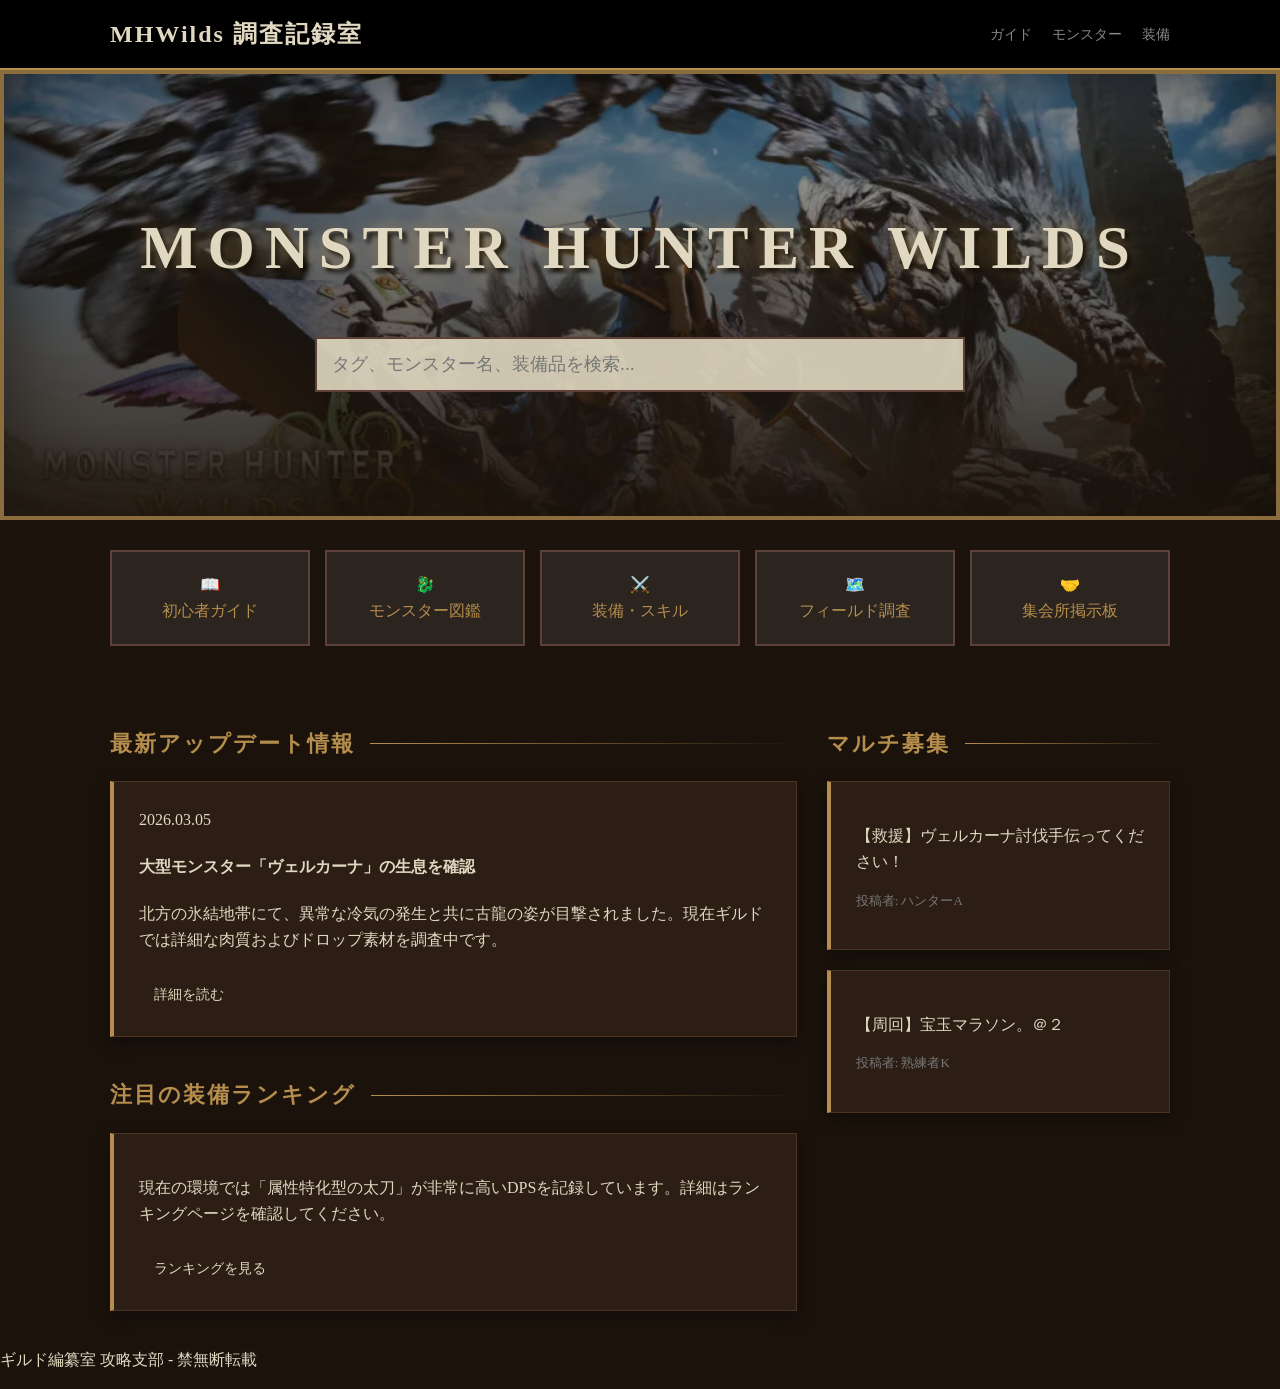
==== monster-hunter-wilds/index.html @ 99fc0e78 "MHWildsの攻略サイト まだまだアップデートをしていく予定です" ====
<!DOCTYPE html>
<html lang="ja">
<head>
    <meta charset="UTF-8">
    <meta name="viewport" content="width=device-width, initial-scale=1.0">
    <title>MHWilds ギルド編纂室 攻略支部</title>
    <link rel="stylesheet" href="css/common.css">
    <style>
        /* TOPページ専用の追加演出 */
        .hero-visual {
            height: 450px;
            background: url('assets/images/ui/MHW-title.webp') center/cover no-repeat;
            display: flex;
            flex-direction: column;
            justify-content: center;
            align-items: center;
            border: 4px solid #8b6d3d;
            margin-bottom: 30px;
            position: relative;
            overflow: hidden;
            box-shadow: inset 0 0 100px rgba(0, 0, 0, 0.8);
        }

        .hero-visual::before {
            content: "";
            position: absolute;
            top: 0; left: 0; right: 0; bottom: 0;
            background: linear-gradient(to bottom, rgba(26, 18, 11, 0.3), rgba(26, 18, 11, 0.9));
            z-index: 0;
        }

        .hero-title {
            font-size: 3.8rem;
            color: #e0d8c0;
            text-shadow: 0 0 20px rgba(181, 141, 76, 0.6), 4px 4px 4px #000;
            z-index: 1;
            letter-spacing: 10px;
            margin: 0;
            font-family: 'HiraMinProN-W6', serif;
        }

        /* 検索バーの装飾 */
        .search-container {
            z-index: 1;
            width: 85%;
            max-width: 650px;
            margin-top: 40px;
        }

        .search-input {
            width: 100%;
            padding: 15px;
            background: rgba(224, 216, 192, 0.9);
            border: 2px solid #5d4037;
            border-radius: 0;
            font-size: 1.1rem;
            color: #2c241e;
        }

        /* クイックナビ */
        .quick-nav {
            display: grid;
            grid-template-columns: repeat(auto-fit, minmax(150px, 1fr));
            gap: 15px;
            margin-bottom: 40px;
        }

        .nav-card {
            background: #2c241e;
            border: 2px solid #5d4037;
            padding: 20px;
            text-align: center;
            transition: 0.3s;
            cursor: pointer;
            text-decoration: none;
            color: #b58d4c;
        }

        .nav-card:hover {
            background: #5d4037;
            color: #e0d8c0;
            transform: translateY(-5px);
            box-shadow: 0 5px 15px rgba(0, 0, 0, 0.5);
        }
    </style>
</head>
<body class="world-ui">
    <header>
        <div class="container">
            <h1><a href="index.html" style="color:inherit; text-decoration:none;">MHWilds 調査記録室</a></h1>
            <nav>
                <ul>
                    <li><a href="guide/index.html">ガイド</a></li>
                    <li><a href="monsters/index.html">モンスター</a></li>
                    <li><a href="equipment/index.html">装備</a></li>
                </ul>
            </nav>
        </div>
    </header>

    <div class="hero-visual">
        <h2 class="hero-title">MONSTER HUNTER WILDS</h2>
        <div class="search-container">
            <input type="text" class="search-input" placeholder="タグ、モンスター名、装備品を検索...">
        </div>
    </div>

    <main class="container">
        <nav class="quick-nav">
            <a href="guide/index.html" class="nav-card">
                <div>📖</div>
                <span>初心者ガイド</span>
            </a>
            <a href="monsters/index.html" class="nav-card">
                <div>🐉</div>
                <span>モンスター図鑑</span>
            </a>
            <a href="equipment/index.html" class="nav-card">
                <div>⚔️</div>
                <span>装備・スキル</span>
            </a>
            <a href="maps/index.html" class="nav-card">
                <div>🗺️</div>
                <span>フィールド調査</span>
            </a>
            <a href="multiplayer/index.html" class="nav-card">
                <div>🤝</div>
                <span>集会所掲示板</span>
            </a>
        </nav>

        <div style="display: grid; grid-template-columns: 2fr 1fr; gap: 30px;">
            <section>
                <h3 class="section-title">最新アップデート情報</h3>
                <div class="report-card">
                    <span class="date">2026.03.05</span>
                    <h4>大型モンスター「ヴェルカーナ」の生息を確認</h4>
                    <p>北方の氷結地帯にて、異常な冷気の発生と共に古龍の姿が目撃されました。現在ギルドでは詳細な肉質およびドロップ素材を調査中です。</p>
                    <a href="news.html" class="btn-more">詳細を読む</a>
                </div>

                <h3 class="section-title">注目の装備ランキング</h3>
                <div class="report-card">
                    <p>現在の環境では「属性特化型の太刀」が非常に高いDPSを記録しています。詳細はランキングページを確認してください。</p>
                    <a href="ranking.html" class="btn-more">ランキングを見る</a>
                </div>
            </section>

            <aside>
                <h3 class="section-title">マルチ募集</h3>
                <div class="report-card small">
                    <p>【救援】ヴェルカーナ討伐手伝ってください！</p>
                    <p style="font-size: 0.8rem; color: #777;">投稿者: ハンターA</p>
                </div>
                <div class="report-card small">
                    <p>【周回】宝玉マラソン。＠２</p>
                    <p style="font-size: 0.8rem; color: #777;">投稿者: 熟練者K</p>
                </div>
            </aside>
        </div>
    </main>

    <footer>
        <p>ギルド編纂室 攻略支部 - 禁無断転載</p>
    </footer>
</body>
</html>
---- monster-hunter-wilds/css/common.css ----
/* 変数設定(ベースカラー) */
:root {
    --bg-dark: #1a120b;  /* メイン背景：非常に濃い茶色 */
    --card-brown: #2c1e14;     /* カード背景：やや明るい茶色 */
    --accent-gold: #b58d4c;    /* アクセント：真鍮色 */
    --text-ivory: #e0d8c0;     /* テキスト：象牙色 */
    --border-color: #4a3424;   /* 境界線：落ち着いた茶色 */
}

* { box-sizing: border-box; }

body {
    background-color: var(--bg-dark);
    color: var(--text-ivory);
    font-family: 'HiraMinProN-W3', 'Sawarabi Mincho', serif;
    margin: 0;
    line-height: 1.6;
    overflow-x: hidden; /* スマホでの横揺れ防止 */
}

/* 調査報告書風カード */
.report-card {
    background-color: var(--card-brown);
    border: 1px solid var(--border-color);
    border-left: 4px solid var(--accent-gold);
    padding: 25px;
    margin-bottom: 20px;
    box-shadow: 0 5px 15px rgba(0,0,0,0.3);
}

/* セクションタイトル */
.section-title {
    color: var(--accent-gold);
    font-size: 1.4rem;
    letter-spacing: 2px;
    margin: 40px 0 20px;
    display: flex;
    align-items: center;
}

.section-title::after {
    content: "";
    flex-grow: 1;
    height: 1px;
    background: linear-gradient(to right, var(--accent-gold), transparent);
    margin-left: 15px;
}

.img-placeholder {
    width: 100%;
    aspect-ratio: 16 / 9;
    background: #110c08;
    display: flex;
    align-items: center;
    justify-content: center;
    border: 1px dashed var(--accent-gold);
    color: var(--accent-gold);
    font-size: 0.8rem;
}

/* ナビゲーションカード */
.nav-card {
    background: var(--card-brown);
    border: 1px solid var(--border-color);
    color: var(--text-ivory);
    text-align: center;
    padding: 20px;
    text-decoration: none;
    transition: all 0.3s ease;
}

.nav-card:hover {
    border-color: var(--accent-gold);
    background: #3d2a1d;
    transform: translateY(-3px);
}

.btn-more {
    display: inline-block;
    margin-top: 10px;
    padding: 5px 15px;
    background: var(--text-dark);
    color: var(--paper-color);
    text-decoration: none;
    font-size: 0.9rem;
    transition: 0.3s;
}

.btn-more:hover {
    background: var(--accent-gold);
    color: var(--text-dark);
}

/* ヘッダー */
header {
    background: #000; /* 漆黒 */
    border-bottom: 2px solid var(--accent-gold);
    padding: 15px 0;
    position: sticky; /* スクロールしても上部についてくる */
    top: 0;
    z-index: 1000;
}

header .container {
    display: flex;
    justify-content: space-between;
    align-items: center;
}

header h1 {
    font-size: 1.5rem;
    margin: 0;
    font-family: serif;
    letter-spacing: 2px;
}

header h1 a:hover {
    color: var(--accent-gold) !important;
}

header nav ul {
    list-style: none;
    display: flex;
    gap: 20px;
    margin: 0;
    padding: 0;
}

header nav a {
    text-decoration: none;
    color: #888;
    font-size: 0.9rem;
    transition: 0.3s;
}

header nav a:hover {
    color: var(--text-ivory);
}


.header-inner {
    display: flex;
    justify-content: center;
    align-items: center;
    gap: 20px;
}


/* リンクボタンの共通装飾 */
a {
    transition: color 0.3s;
}

/* スクロールバーのカスタマイズ（モンハン風） */
::-webkit-scrollbar {
    width: 6px;
    height: 6px;
}
::-webkit-scrollbar-track {
    background: var(--bg-dark);
}
::-webkit-scrollbar-thumb {
    background: var(--border-color);
    border-radius: 3px;
}
::-webkit-scrollbar-thumb:hover {
    background: var(--accent-gold);
}

.guild-mark {
    font-size: 2rem;
    color: var(--accent-gold);
}

.container {
    width: 100%;
    max-width: 1100px;
    margin: 0 auto;
    padding: 0 20px;
}

/* レスポンシブ対応 */
/* 画面幅が768px以下（スマホ・タブレット）の場合 */
@media (max-width: 768px) {
    .container { padding: 0 15px; }
    
    /* ヒーローエリアの調整 */
    .hero-title {
        font-size: 1.8rem !important; /* スマホで文字がはみ出さないサイズ */
        letter-spacing: 4px !important;
    }
    
    .hero-visual {
        height: 250px !important; /* スマホでは高さを抑える */
    }

    /* 2カラムレイアウト（メイン+サイド）を1カラムへ */
    .grid-layout {
        display: block !important;
    }

    /* クイックナビを2列に */
    .quick-nav {
        grid-template-columns: repeat(2, 1fr) !important;
        gap: 10px !important;
    }

    /* カード内の余白を調整 */
    .report-card {
        padding: 15px !important;
    }
}
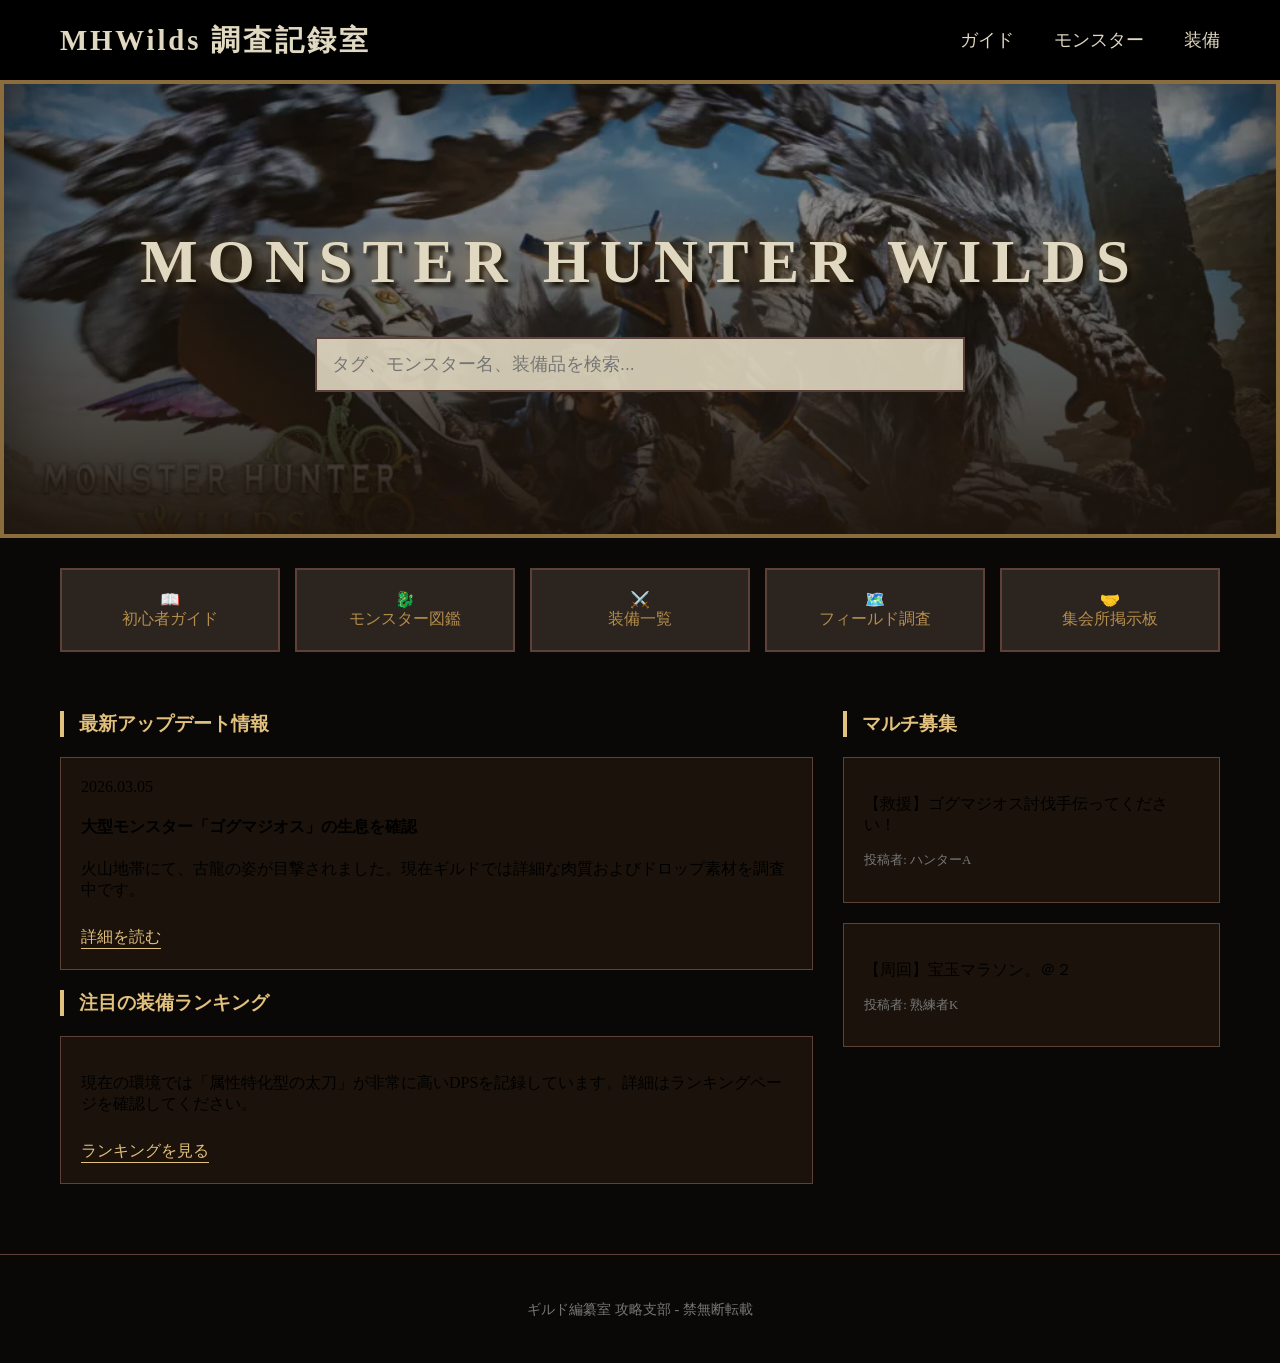
==== commit 06746250: "Add files via upload" ====
--- a/monster-hunter-wilds/index.html
+++ b/monster-hunter-wilds/index.html
@@ -37,24 +37,25 @@
             letter-spacing: 10px;
             margin: 0;
             font-family: 'HiraMinProN-W6', serif;
+            text-align: center;
         }
 
         /* 検索バーの装飾 */
-        .search-container {
+        .hero-search-container {
             z-index: 1;
             width: 85%;
             max-width: 650px;
             margin-top: 40px;
         }
 
-        .search-input {
+        .hero-search-input {
             width: 100%;
             padding: 15px;
             background: rgba(224, 216, 192, 0.9);
             border: 2px solid #5d4037;
-            border-radius: 0;
             font-size: 1.1rem;
             color: #2c241e;
+            box-sizing: border-box;
         }
 
         /* クイックナビ */
@@ -82,12 +83,35 @@
             transform: translateY(-5px);
             box-shadow: 0 5px 15px rgba(0, 0, 0, 0.5);
         }
+
+        /* セクションタイトル等 */
+        .section-title {
+            color: var(--gold);
+            border-left: 4px solid var(--gold);
+            padding-left: 15px;
+            margin-bottom: 20px;
+        }
+
+        .report-card {
+            background: #1a120b;
+            border: 1px solid #5d4037;
+            padding: 20px;
+            margin-bottom: 20px;
+        }
+        
+        .btn-more {
+            display: inline-block;
+            margin-top: 10px;
+            color: var(--gold);
+            text-decoration: none;
+            border-bottom: 1px solid var(--gold);
+        }
     </style>
 </head>
 <body class="world-ui">
     <header>
         <div class="container">
-            <h1><a href="index.html" style="color:inherit; text-decoration:none;">MHWilds 調査記録室</a></h1>
+            <h1><a href="index.html">MHWilds 調査記録室</a></h1>
             <nav>
                 <ul>
                     <li><a href="guide/index.html">ガイド</a></li>
@@ -100,8 +124,8 @@
 
     <div class="hero-visual">
         <h2 class="hero-title">MONSTER HUNTER WILDS</h2>
-        <div class="search-container">
-            <input type="text" class="search-input" placeholder="タグ、モンスター名、装備品を検索...">
+        <div class="hero-search-container">
+            <input type="text" class="hero-search-input" placeholder="タグ、モンスター名、装備品を検索...">
         </div>
     </div>
 
@@ -117,7 +141,7 @@
             </a>
             <a href="equipment/index.html" class="nav-card">
                 <div>⚔️</div>
-                <span>装備・スキル</span>
+                <span>装備一覧</span>
             </a>
             <a href="maps/index.html" class="nav-card">
                 <div>🗺️</div>
@@ -134,8 +158,8 @@
                 <h3 class="section-title">最新アップデート情報</h3>
                 <div class="report-card">
                     <span class="date">2026.03.05</span>
-                    <h4>大型モンスター「ヴェルカーナ」の生息を確認</h4>
-                    <p>北方の氷結地帯にて、異常な冷気の発生と共に古龍の姿が目撃されました。現在ギルドでは詳細な肉質およびドロップ素材を調査中です。</p>
+                    <h4>大型モンスター「ゴグマジオス」の生息を確認</h4>
+                    <p>火山地帯にて、古龍の姿が目撃されました。現在ギルドでは詳細な肉質およびドロップ素材を調査中です。</p>
                     <a href="news.html" class="btn-more">詳細を読む</a>
                 </div>
 
@@ -149,7 +173,7 @@
             <aside>
                 <h3 class="section-title">マルチ募集</h3>
                 <div class="report-card small">
-                    <p>【救援】ヴェルカーナ討伐手伝ってください！</p>
+                    <p>【救援】ゴグマジオス討伐手伝ってください！</p>
                     <p style="font-size: 0.8rem; color: #777;">投稿者: ハンターA</p>
                 </div>
                 <div class="report-card small">
--- a/monster-hunter-wilds/css/common.css
+++ b/monster-hunter-wilds/css/common.css
@@ -1,213 +1,95 @@
-/* 変数設定(ベースカラー) */
+@charset "UTF-8";
+
+/* --- 共通変数（TOPのデザインをベースに固定） --- */
 :root {
-    --bg-dark: #1a120b;  /* メイン背景：非常に濃い茶色 */
-    --card-brown: #2c1e14;     /* カード背景：やや明るい茶色 */
-    --accent-gold: #b58d4c;    /* アクセント：真鍮色 */
-    --text-ivory: #e0d8c0;     /* テキスト：象牙色 */
-    --border-color: #4a3424;   /* 境界線：落ち着いた茶色 */
+    --gold: #e2c07d;            /* メインの金色 */
+    --header-gold: #e0d8c0;     /* ロゴ・ナビの淡い金色 */
+    --line-gold: #8b6d3d;       /* ヘッダー下線の濃い金色 */
+    --bg-dark: #0a0806;         /* 全体の背景色 */
+    --header-height: 80px;      /* ヘッダーの高さをピクセルで固定 */
 }
 
-* { box-sizing: border-box; }
-
+/* --- 全体レイアウトのズレ防止 --- */
 body {
     background-color: var(--bg-dark);
-    color: var(--text-ivory);
-    font-family: 'HiraMinProN-W3', 'Sawarabi Mincho', serif;
     margin: 0;
-    line-height: 1.6;
-    overflow-x: hidden; /* スマホでの横揺れ防止 */
+    padding: 0;
+    padding-top: var(--header-height); /* ヘッダー固定分の余白を強制確保 */
+    font-family: 'HiraMinProN-W6', "Sawarabi Mincho", serif;
 }
 
-/* 調査報告書風カード */
-.report-card {
-    background-color: var(--card-brown);
-    border: 1px solid var(--border-color);
-    border-left: 4px solid var(--accent-gold);
-    padding: 25px;
-    margin-bottom: 20px;
-    box-shadow: 0 5px 15px rgba(0,0,0,0.3);
+.container {
+    max-width: 1200px;
+    margin: 0 auto;
+    padding: 0 20px;
+    box-sizing: border-box;
 }
 
-/* セクションタイトル */
-.section-title {
-    color: var(--accent-gold);
-    font-size: 1.4rem;
-    letter-spacing: 2px;
-    margin: 40px 0 20px;
+/* --- 共有ヘッダー：固定デザイン --- */
+header {
+    position: fixed; /* 常に画面上部に固定 */
+    top: 0;
+    left: 0;
+    width: 100%;
+    height: var(--header-height); /* 高さを80pxに固定 */
+    background-color: rgba(0, 0, 0, 0.95);
+    border-bottom: 2px solid var(--line-gold);
+    z-index: 9999; /* 他の要素より常に上に表示 */
     display: flex;
-    align-items: center;
-}
-
-.section-title::after {
-    content: "";
-    flex-grow: 1;
-    height: 1px;
-    background: linear-gradient(to right, var(--accent-gold), transparent);
-    margin-left: 15px;
-}
-
-.img-placeholder {
-    width: 100%;
-    aspect-ratio: 16 / 9;
-    background: #110c08;
-    display: flex;
-    align-items: center;
-    justify-content: center;
-    border: 1px dashed var(--accent-gold);
-    color: var(--accent-gold);
-    font-size: 0.8rem;
-}
-
-/* ナビゲーションカード */
-.nav-card {
-    background: var(--card-brown);
-    border: 1px solid var(--border-color);
-    color: var(--text-ivory);
-    text-align: center;
-    padding: 20px;
-    text-decoration: none;
-    transition: all 0.3s ease;
-}
-
-.nav-card:hover {
-    border-color: var(--accent-gold);
-    background: #3d2a1d;
-    transform: translateY(-3px);
-}
-
-.btn-more {
-    display: inline-block;
-    margin-top: 10px;
-    padding: 5px 15px;
-    background: var(--text-dark);
-    color: var(--paper-color);
-    text-decoration: none;
-    font-size: 0.9rem;
-    transition: 0.3s;
-}
-
-.btn-more:hover {
-    background: var(--accent-gold);
-    color: var(--text-dark);
-}
-
-/* ヘッダー */
-header {
-    background: #000; /* 漆黒 */
-    border-bottom: 2px solid var(--accent-gold);
-    padding: 15px 0;
-    position: sticky; /* スクロールしても上部についてくる */
-    top: 0;
-    z-index: 1000;
+    align-items: center; /* 内部要素を上下中央揃え */
 }
 
 header .container {
     display: flex;
-    justify-content: space-between;
+    justify-content: space-between; /* ロゴを左、ナビを右に配置 */
     align-items: center;
+    width: 100%;
 }
 
+/* ロゴエリア */
 header h1 {
-    font-size: 1.5rem;
     margin: 0;
-    font-family: serif;
-    letter-spacing: 2px;
+    padding: 0;
+    font-size: 1.8rem;
+    line-height: 1; /* 高さに影響を与えないよう設定 */
 }
 
-header h1 a:hover {
-    color: var(--accent-gold) !important;
+header h1 a {
+    color: var(--header-gold);
+    text-decoration: none;
+    letter-spacing: 0.1em;
 }
 
+/* ナビゲーションエリア */
 header nav ul {
     list-style: none;
-    display: flex;
-    gap: 20px;
     margin: 0;
     padding: 0;
+    display: flex;
+    gap: 40px; /* メニュー間の距離を固定 */
 }
 
-header nav a {
+header nav ul li a {
+    color: var(--header-gold);
     text-decoration: none;
-    color: #888;
-    font-size: 0.9rem;
-    transition: 0.3s;
+    font-size: 1.1rem;
+    transition: color 0.3s;
+    line-height: var(--header-height); /* 文字のクリック範囲をヘッダー高さに合わせる */
+    display: block;
 }
 
-header nav a:hover {
-    color: var(--text-ivory);
+header nav ul li a:hover,
+header nav ul li a.active {
+    color: var(--gold);
+    font-weight: bold;
 }
 
-
-.header-inner {
-    display: flex;
-    justify-content: center;
-    align-items: center;
-    gap: 20px;
-}
-
-
-/* リンクボタンの共通装飾 */
-a {
-    transition: color 0.3s;
-}
-
-/* スクロールバーのカスタマイズ（モンハン風） */
-::-webkit-scrollbar {
-    width: 6px;
-    height: 6px;
-}
-::-webkit-scrollbar-track {
-    background: var(--bg-dark);
-}
-::-webkit-scrollbar-thumb {
-    background: var(--border-color);
-    border-radius: 3px;
-}
-::-webkit-scrollbar-thumb:hover {
-    background: var(--accent-gold);
-}
-
-.guild-mark {
-    font-size: 2rem;
-    color: var(--accent-gold);
-}
-
-.container {
-    width: 100%;
-    max-width: 1100px;
-    margin: 0 auto;
-    padding: 0 20px;
-}
-
-/* レスポンシブ対応 */
-/* 画面幅が768px以下（スマホ・タブレット）の場合 */
-@media (max-width: 768px) {
-    .container { padding: 0 15px; }
-    
-    /* ヒーローエリアの調整 */
-    .hero-title {
-        font-size: 1.8rem !important; /* スマホで文字がはみ出さないサイズ */
-        letter-spacing: 4px !important;
-    }
-    
-    .hero-visual {
-        height: 250px !important; /* スマホでは高さを抑える */
-    }
-
-    /* 2カラムレイアウト（メイン+サイド）を1カラムへ */
-    .grid-layout {
-        display: block !important;
-    }
-
-    /* クイックナビを2列に */
-    .quick-nav {
-        grid-template-columns: repeat(2, 1fr) !important;
-        gap: 10px !important;
-    }
-
-    /* カード内の余白を調整 */
-    .report-card {
-        padding: 15px !important;
-    }
-}
-
+/* フッター共通 */
+footer {
+    padding: 30px 0;
+    text-align: center;
+    border-top: 1px solid #5d4037;
+    color: #777;
+    font-size: 0.9rem;
+    margin-top: 50px;
+}
